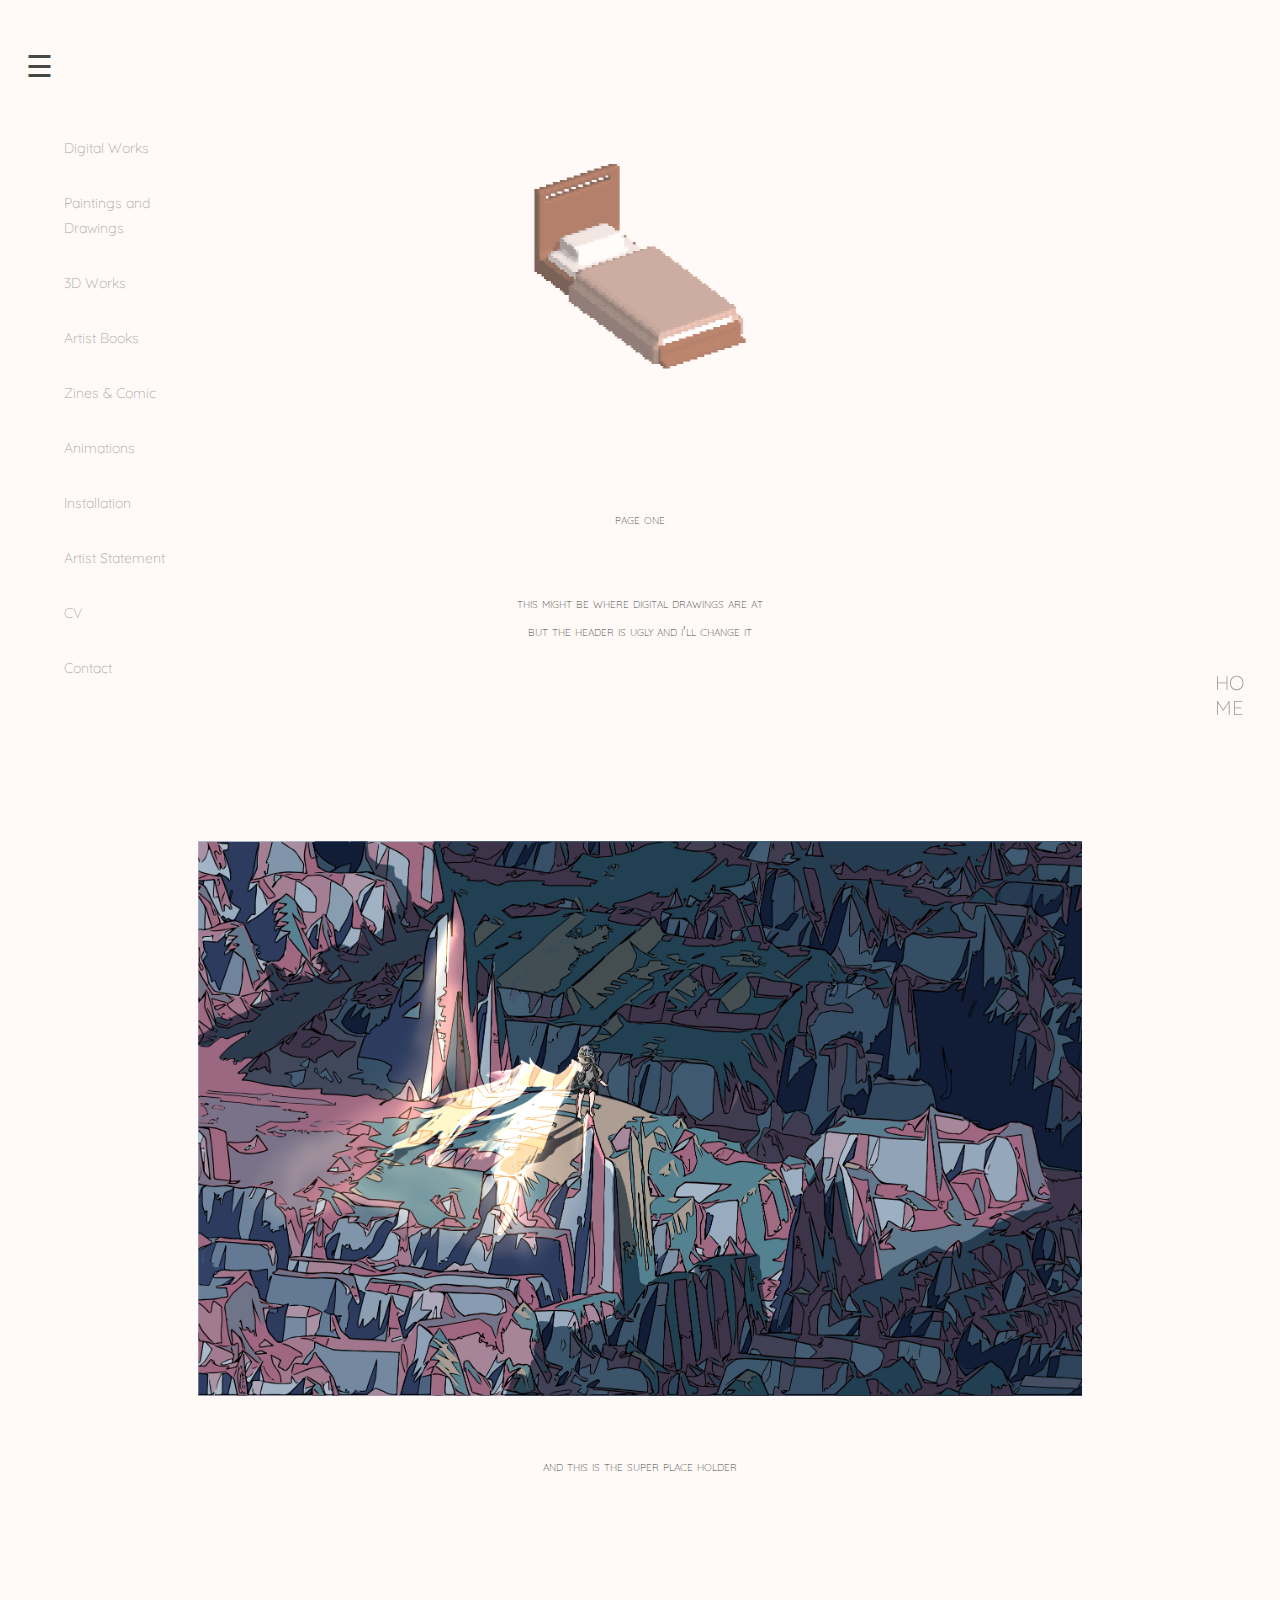
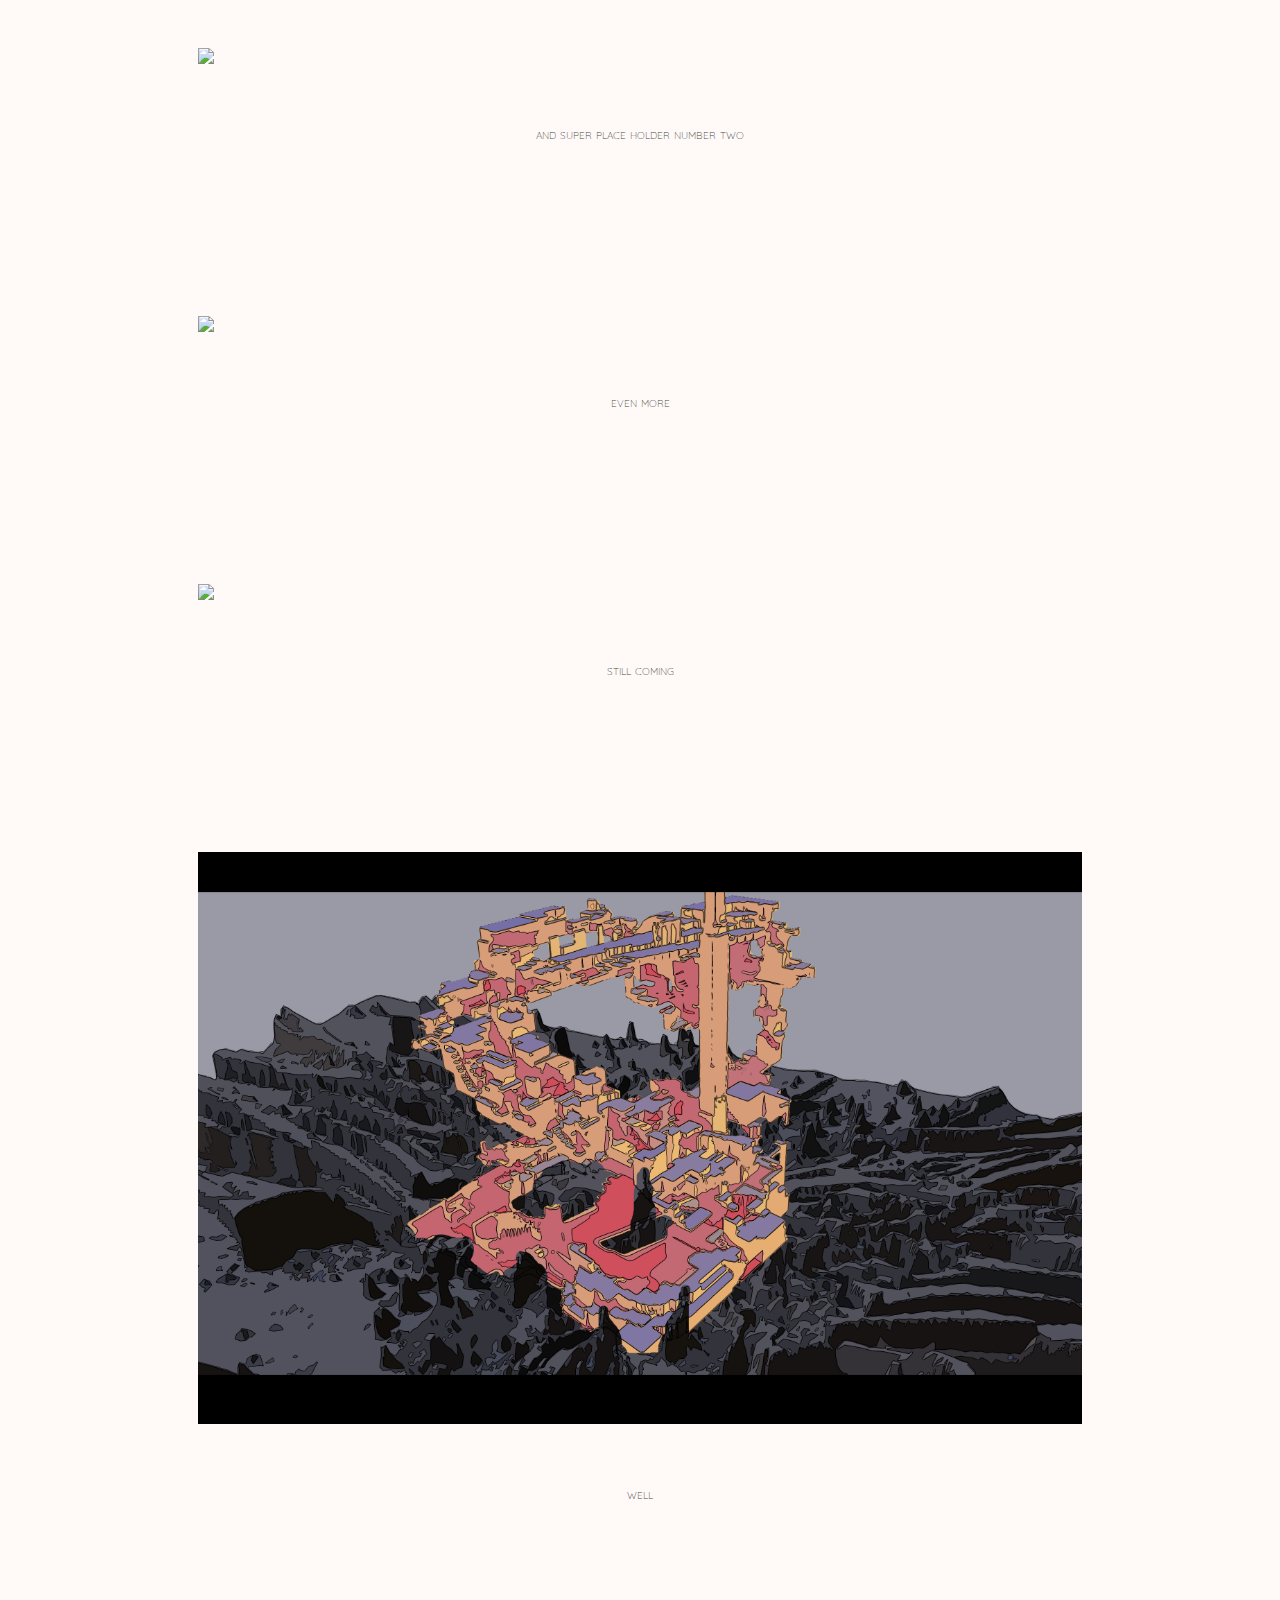
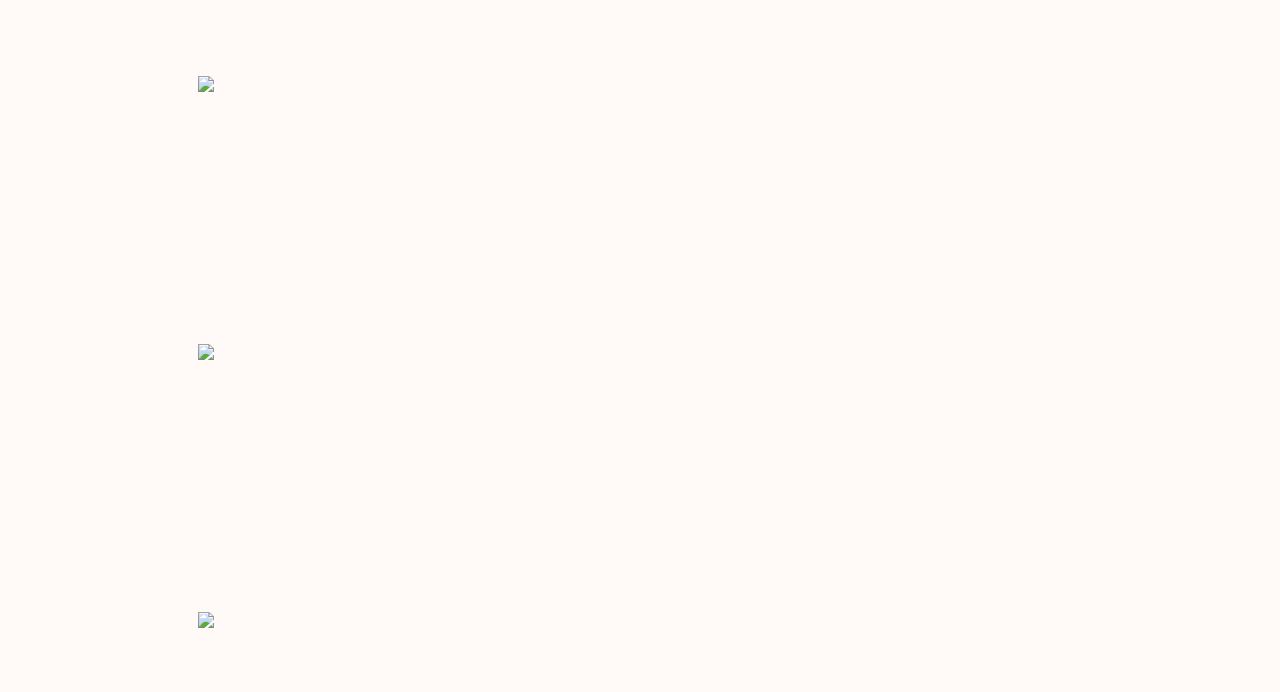
==== mainsite.html @ d5b7bdc7 "test" ====
<!DOCTYPE html>
<html lang="en">
<head>
    <meta charset="UTF-8">
    <meta name="viewport" content="width=device-width, initial-scale=1.0">
    <link rel = "stylesheet" href = "css/mainsite.css">
    <link rel="stylesheet" type="text/css" href="//fonts.googleapis.com/css?family=Quicksand" />
    <script src="javascript/jquery-3.4.1.min.js"></script>
    <title>Main site</title>
</head>
<body>
    <!-- light/dark mode -->
    <input class = "modeswitch" type = "checkbox" id = "checkbox" >

    <!-- sidebar -->
    <div id = "sidebar" class = "sidebar" onmouseover='toggleSidebar()' onmouseout='toggleSidebar()'>

        <a href = "#home" id = "home"> &#9776; </a>
        <br>
        <a href = "#digital"> Digital Works </a>
        <br>
        <a href = "#analog"> Paintings and Drawings </a>
        <br>
        <a href = "#3d"> 3D Works </a>
        <br>
        <a href = "#artistbook"> Artist Books </a>
        <br>
        <a href = "#comic"> Zines & Comic </a>
        <br>
        <a href = "#animation"> Animations </a>
        <br>
        <a href = "#installation"> Installation </a>
        <br>
        <a href = "#artiststatement"> Artist Statement </a>
        <br>
        <a href = "#cv"> CV </a>
        <br>
        <a href = "#contact"> Contact </a>
    </div>

    

        <!-- header,footer,better rendering/parallax,jump to game site left -->
    <div class = "page1">

            <a class = "gototop" href = "#"> &#8682;  </a>
            <div class = "backtohome"> HO<br>ME </div>


        <br><br><br><br>
        
        <div class = "container"> <img src = "image/bed.gif" class = "digitalheader">
            </div>

            <br><br><br><br>
        page one
            <br><br><br>
        this might be where digital drawings are at
            <br>
        but the header is ugly and i'll change it
            <br><br><br><br><br><br><br><br>
        <img src = "image/digital1.png" class = "digital1">
            <br><br>
        and this is the super place holder
            <br><br><br><br><br><br><br>
        <img src = "image/digital2.png" class = "digital1">
            <br><br>
        and super place holder number two
            <br><br><br><br><br><br><br>
        <img src = "image/digital3.png" class = "digital1">
            <br><br>
        even more
            <br><br><br><br><br><br><br>
        <img src = "image/digital4.png" class = "digital1">
            <br><br>
        still coming
            <br><br><br><br><br><br><br>
        <img src = "image/digital5.png" class = "digital1">
            <br><br>
        well
            <br><br><br><br><br><br><br>
        <img src = "image/unrealrealm1resized.png" class = "digital2">
            <br><br>
            <br><br><br><br><br><br><br>
        <img src = "image/unrealrealm2resized.png" class = "digital2">
            <br><br>
            <br><br><br><br><br><br><br>
        <img src = "image/unrealrealm3resized.png" class = "digital2">
            <br><br>

        
        
    </div>


    <script src = "javascript/mainsite.js"></script>
    
</body>
</html>
---- css/mainsite.css ----
:root {
    --font-color: #474747;
    --bg-color: #fffaf7;
    --button-font-color:#383838;
    --button-bg-color:245, 208, 208;
    --sidebar-font-color:#a6a6a6;
}

[color-mode="dark"] {
    --font-color: #e1e1ff;
    --bg-color:#1f1f1f;
    --button-font-color:#75797d;
    --button-bg-color:147, 164, 184;
}


*{
    background-color: var(--bg-color);
}

.sidebar{
    width: 5vw;
    height: 5vw;
    position: fixed;
    z-index: 999; 
    top: 0; 
    left: 0;
    background-color: var(--bg-color);
    overflow-x: hidden;
    padding-top: 20px;
    transition: 0.5s ease-in-out;
}

.sidebar a{
    padding: 6px 8px 6px 5vw;
    text-decoration: none;
    color: var(--sidebar-font-color);
    display: block;
    background-color: transparent;
    font-family: Quicksand; 
    font-size: 14px; 
    font-style: normal; 
    font-variant: normal; 
    font-weight: 100; 
    line-height: 25px;
}

.sidebar a:hover {
    color: #f1f1f1;
  }

#home{
    padding: 6px 8px 6px 2vw;
    font-family: Quicksand;
    color: var(--font-color); 
    font-size: 30px; 
    font-style: normal; 
    font-variant: small-caps; 
    font-weight: 100; 
    line-height: 80px;
}

.page1{
    color:var(--font-color);
    font-family: Quicksand; 
    font-size: 14px; 
    font-style: normal; 
    font-variant: small-caps; 
    font-weight: 100; 
    line-height: 28px;
    text-align: center;
}

.digitalheader{
    display: block;
    margin-left: auto;
    margin-right: auto;
    width: 20%;
    height: auto;
    opacity: 0.7;
}

.digital1{
    display: block;
    margin-left: auto;
    margin-right: auto;
    width: 70%;
    height: auto;
}

.digital2{
    display: block;
    margin-left: auto;
    margin-right: auto;
    width: 70%;
    height: auto;
}

.gototop {
    width: 50px;
    line-height: 50px;
    overflow: hidden;
    z-index: 999;
    display: none;
    cursor: pointer;
    position: fixed;
    bottom: 10vh;
    right: 2vw;
    background-color: rgba(var(--button-bg-color),0);
    color: var(--button-font-color);
    /* opacity:1; */
    text-align: center;
    font-size: 30px;
    text-decoration: none;
    transition: background-color 1s ease-out, color 1s ease-out;
}
.gototop:hover {
    background-color: rgba(var(--button-bg-color),0.7);
    color:white;
    
}

.backtohome {
    width: 50px;
    height: 50px;
    z-index: 999;
    cursor: pointer;
    position: fixed;
    bottom: 20vh;
    right: 2vw;
    background-color: rgba(var(--button-bg-color),0);
    color: var(--button-font-color);
    opacity:0.5;
    text-align: center;
    font-size: 20px;
    line-height: 25px;
    transition: background-color 1s ease-out, color 1s ease-out;
}
.backtohome:hover {
    /* transition: background-color 2s ease-out; */
    background-color: rgba(var(--button-bg-color),0.7);
    color:white;
    
}
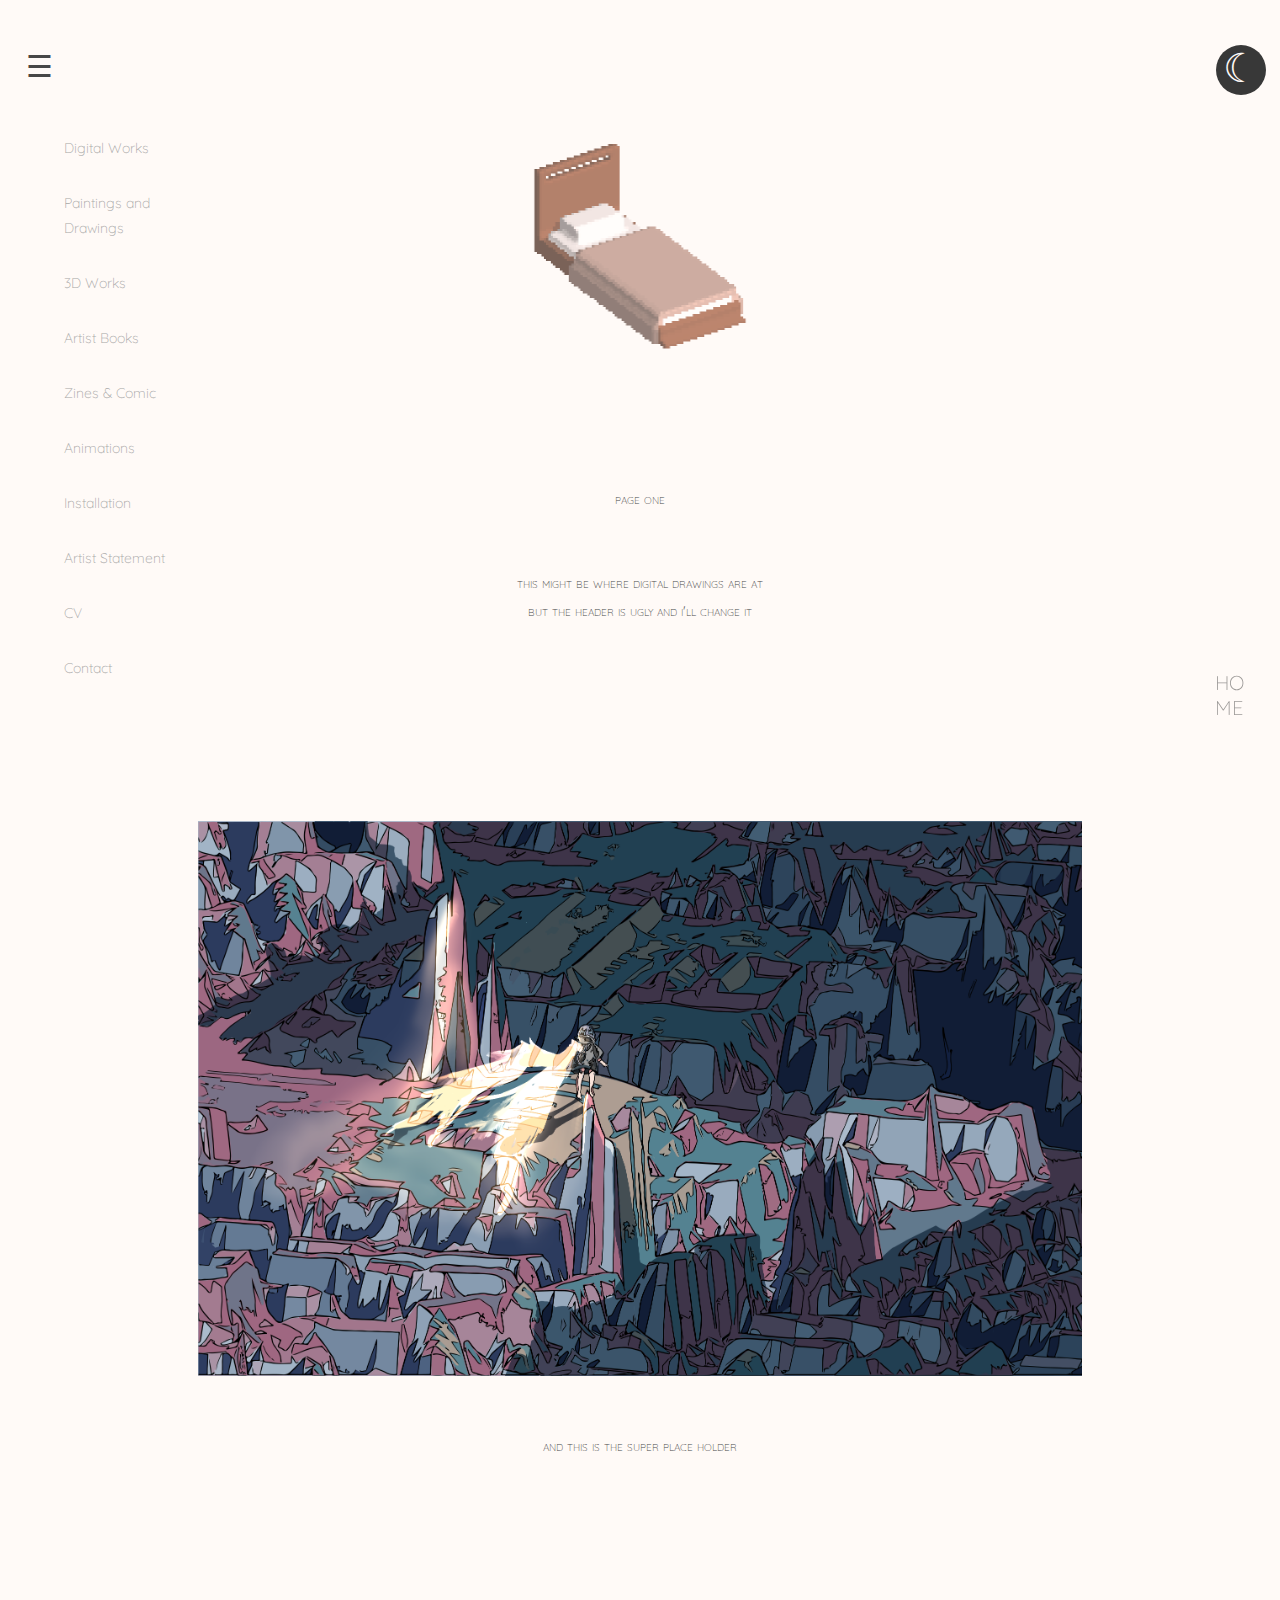
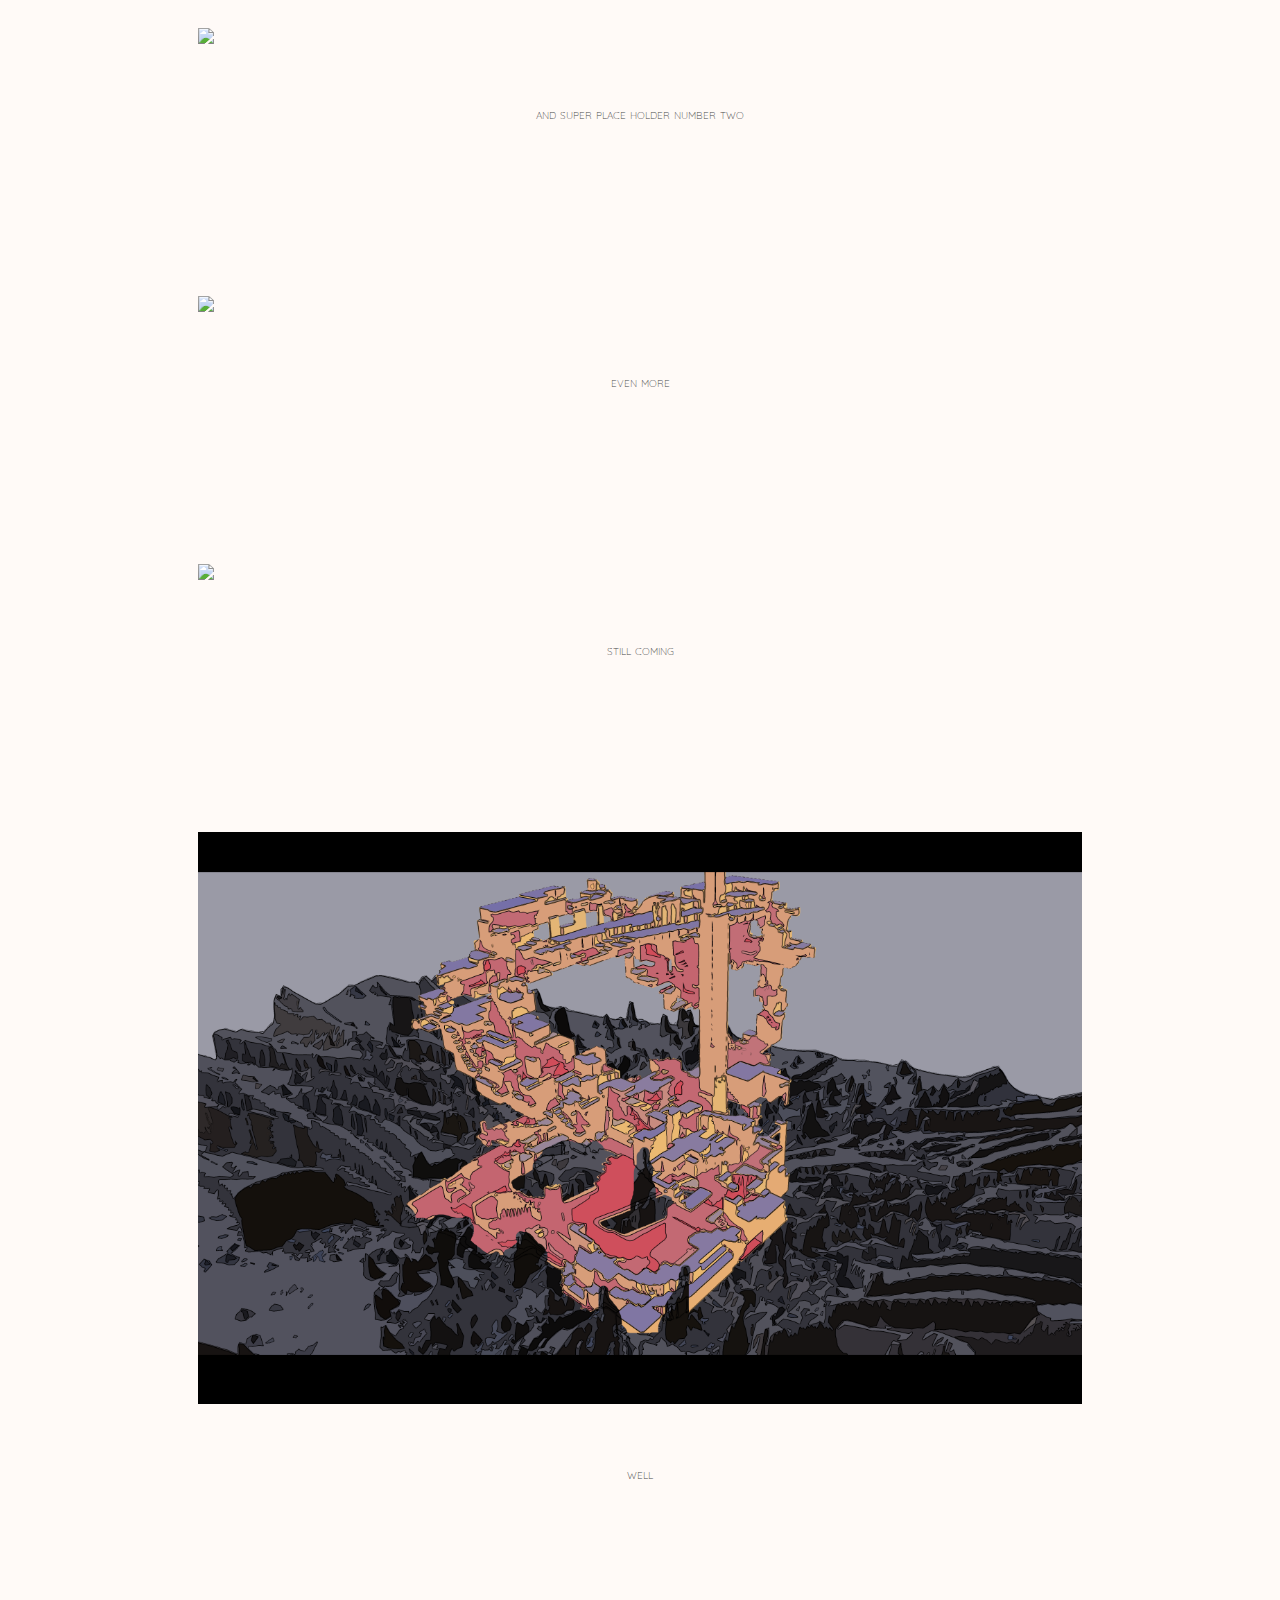
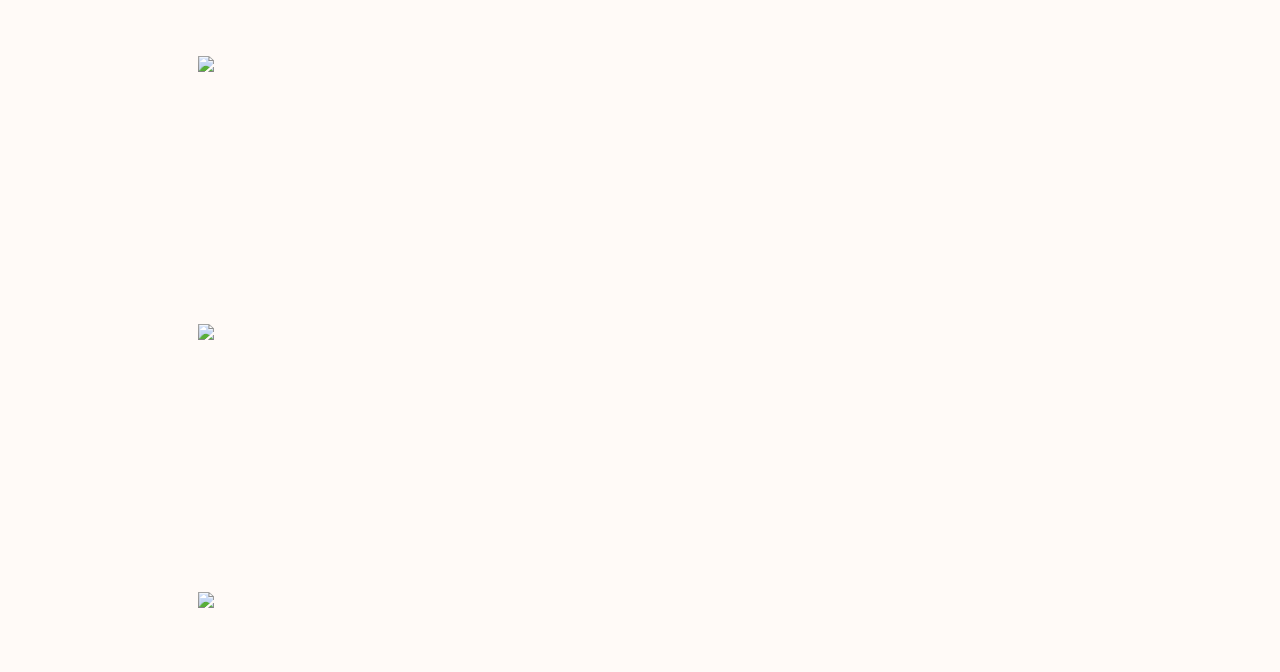
==== commit 557a3c27: "mods" ====
--- a/mainsite.html
+++ b/mainsite.html
@@ -10,7 +10,12 @@
 </head>
 <body>
     <!-- light/dark mode -->
-    <input class = "modeswitch" type = "checkbox" id = "checkbox" >
+    <div class = "lightdark">
+    <a class = "lightdark1" href = "#"> &#9790; </a>
+        <label class ="modeswitch" for = "checkbox">
+        <input type = "checkbox" id = "checkbox" >
+        </label>
+        </div>
 
     <!-- sidebar -->
     <div id = "sidebar" class = "sidebar" onmouseover='toggleSidebar()' onmouseout='toggleSidebar()'>
@@ -40,7 +45,10 @@
 
     
 
-        <!-- header,footer,better rendering/parallax,jump to game site left -->
+        <!-- header,footer,magnifier,better rendering/parallax,jump to game site left -->
+        <!-- need to fix side bar not showing full content -->
+
+
     <div class = "page1">
 
             <a class = "gototop" href = "#"> &#8682;  </a>
--- a/css/mainsite.css
+++ b/css/mainsite.css
@@ -141,4 +141,44 @@
     background-color: rgba(var(--button-bg-color),0.7);
     color:white;
     
+}
+
+
+.lightdark{
+    display:flex;
+    position: absolute;
+    width: 50px;
+    height: 50px;
+    top: 5vh;
+    left: 95vw;
+    background-color: var(--button-font-color);
+    z-index:99;
+    border-radius: 50px;
+    text-align: center;
+}
+
+.lightdark1{
+    z-index: 100;
+    position: relative;
+    font-size: 40px;
+    text-decoration: none;
+    background-color: transparent;
+    color: var(--bg-color);
+    transform: translateX(20%);
+    pointer-events: none;
+}
+
+.modeswitch{
+    z-index: 999;
+    display: inline-block;
+    height: 50px;
+    position: absolute;
+    width: 50px;
+    border-radius: 50px;
+    left: 0vw;
+    background-color: transparent;
+}
+
+.modeswitch input{
+    display: none;
 }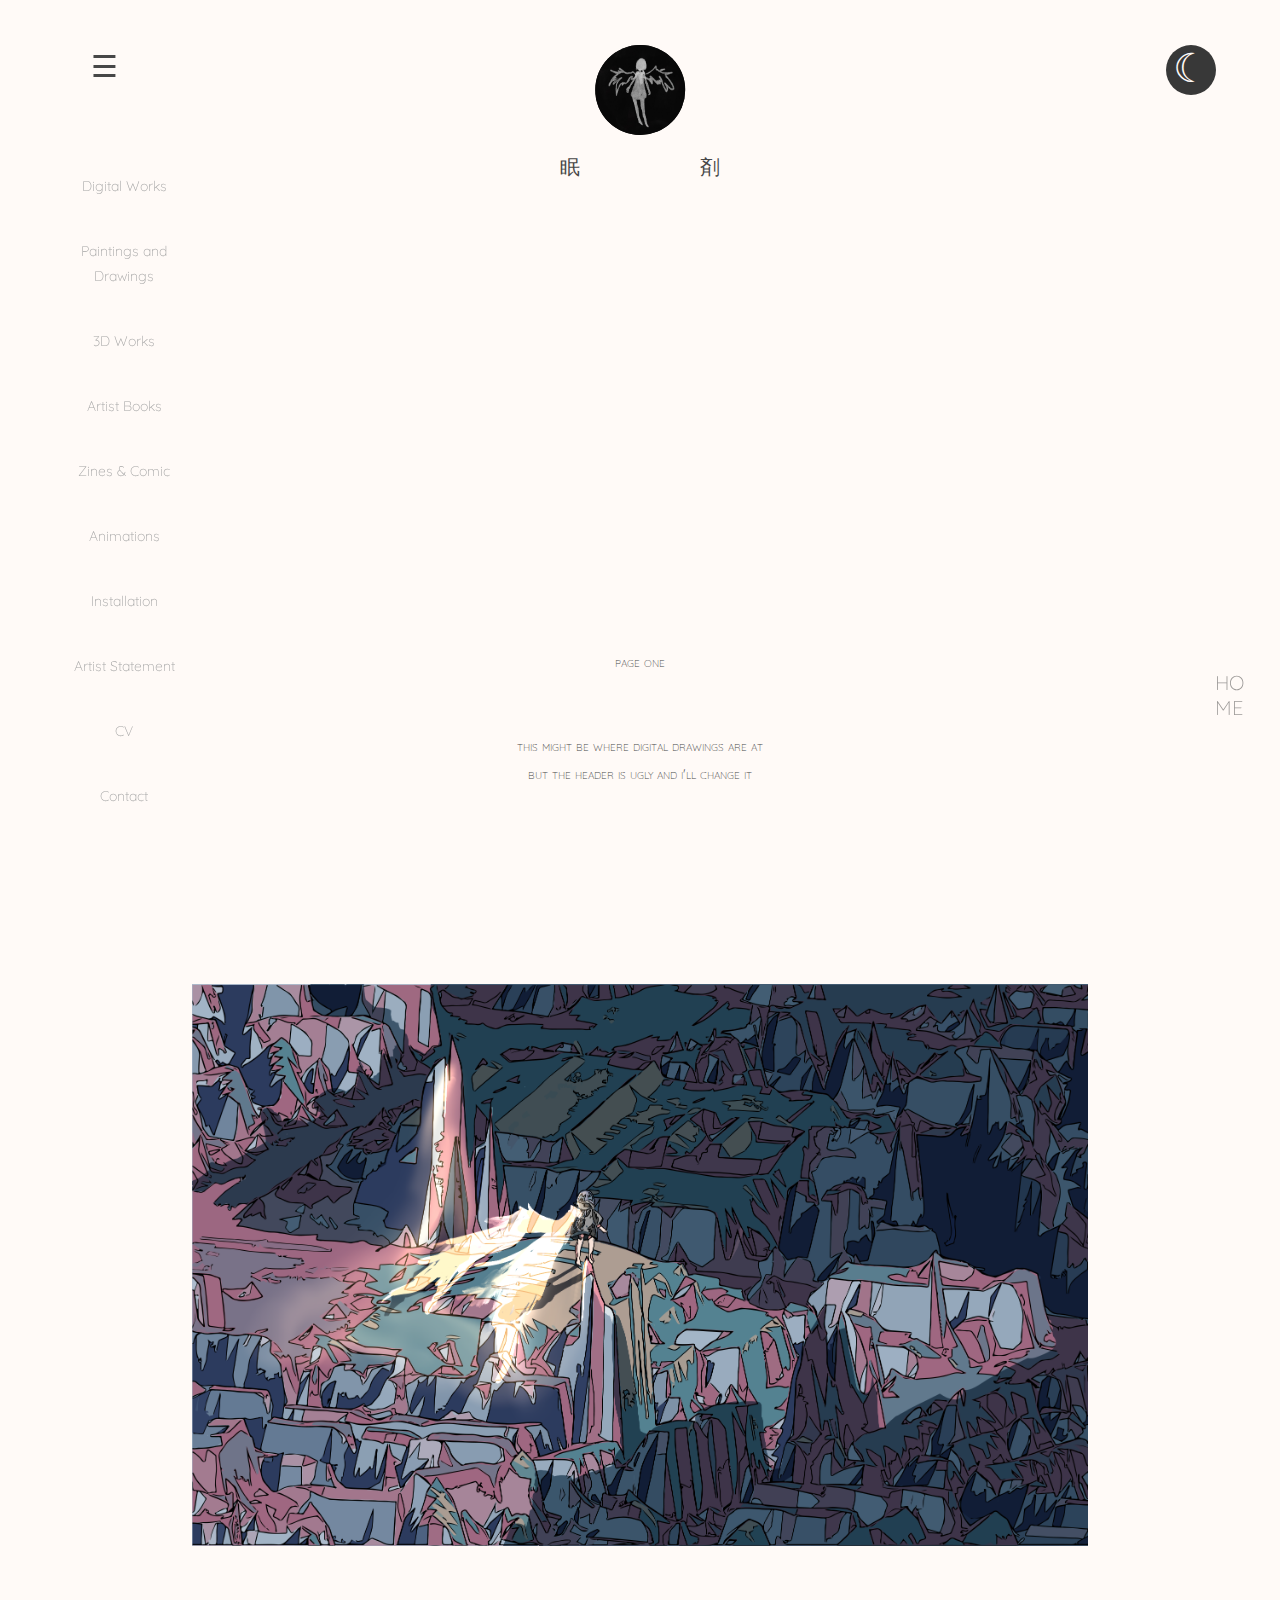
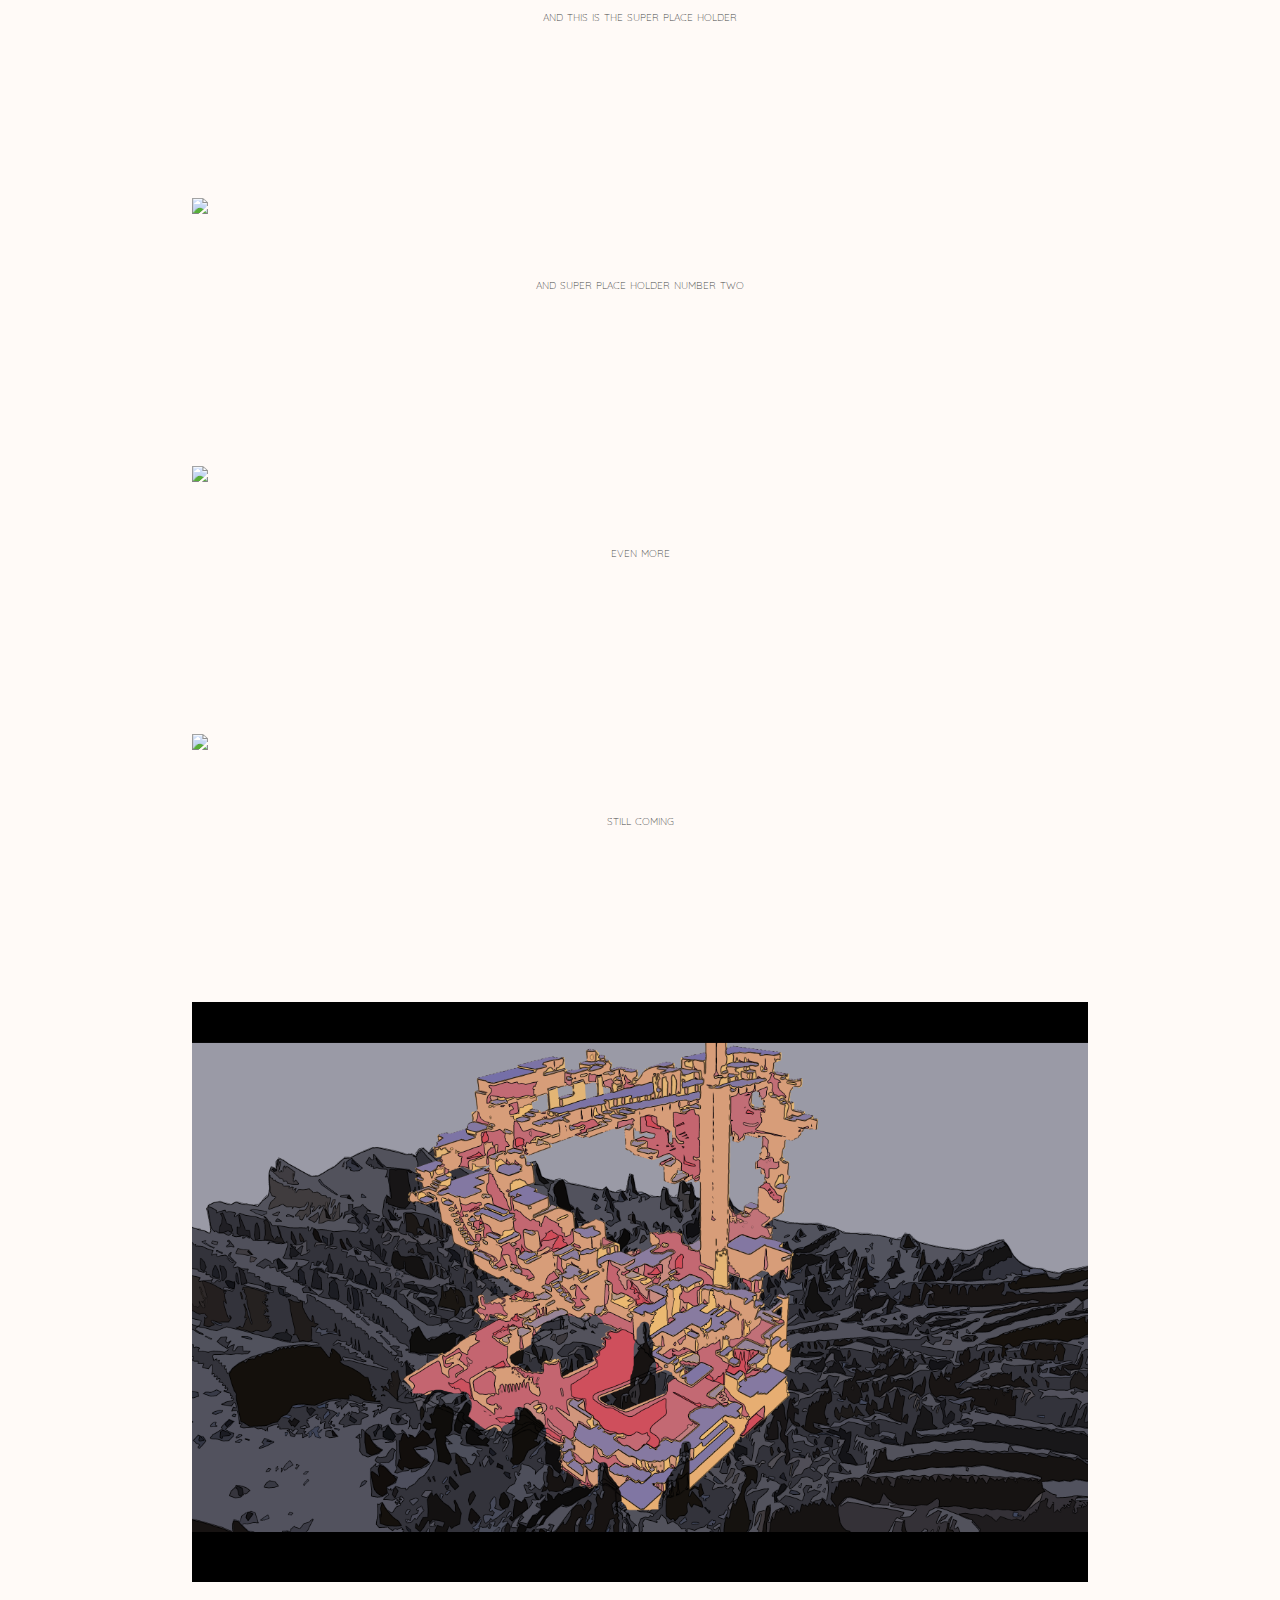
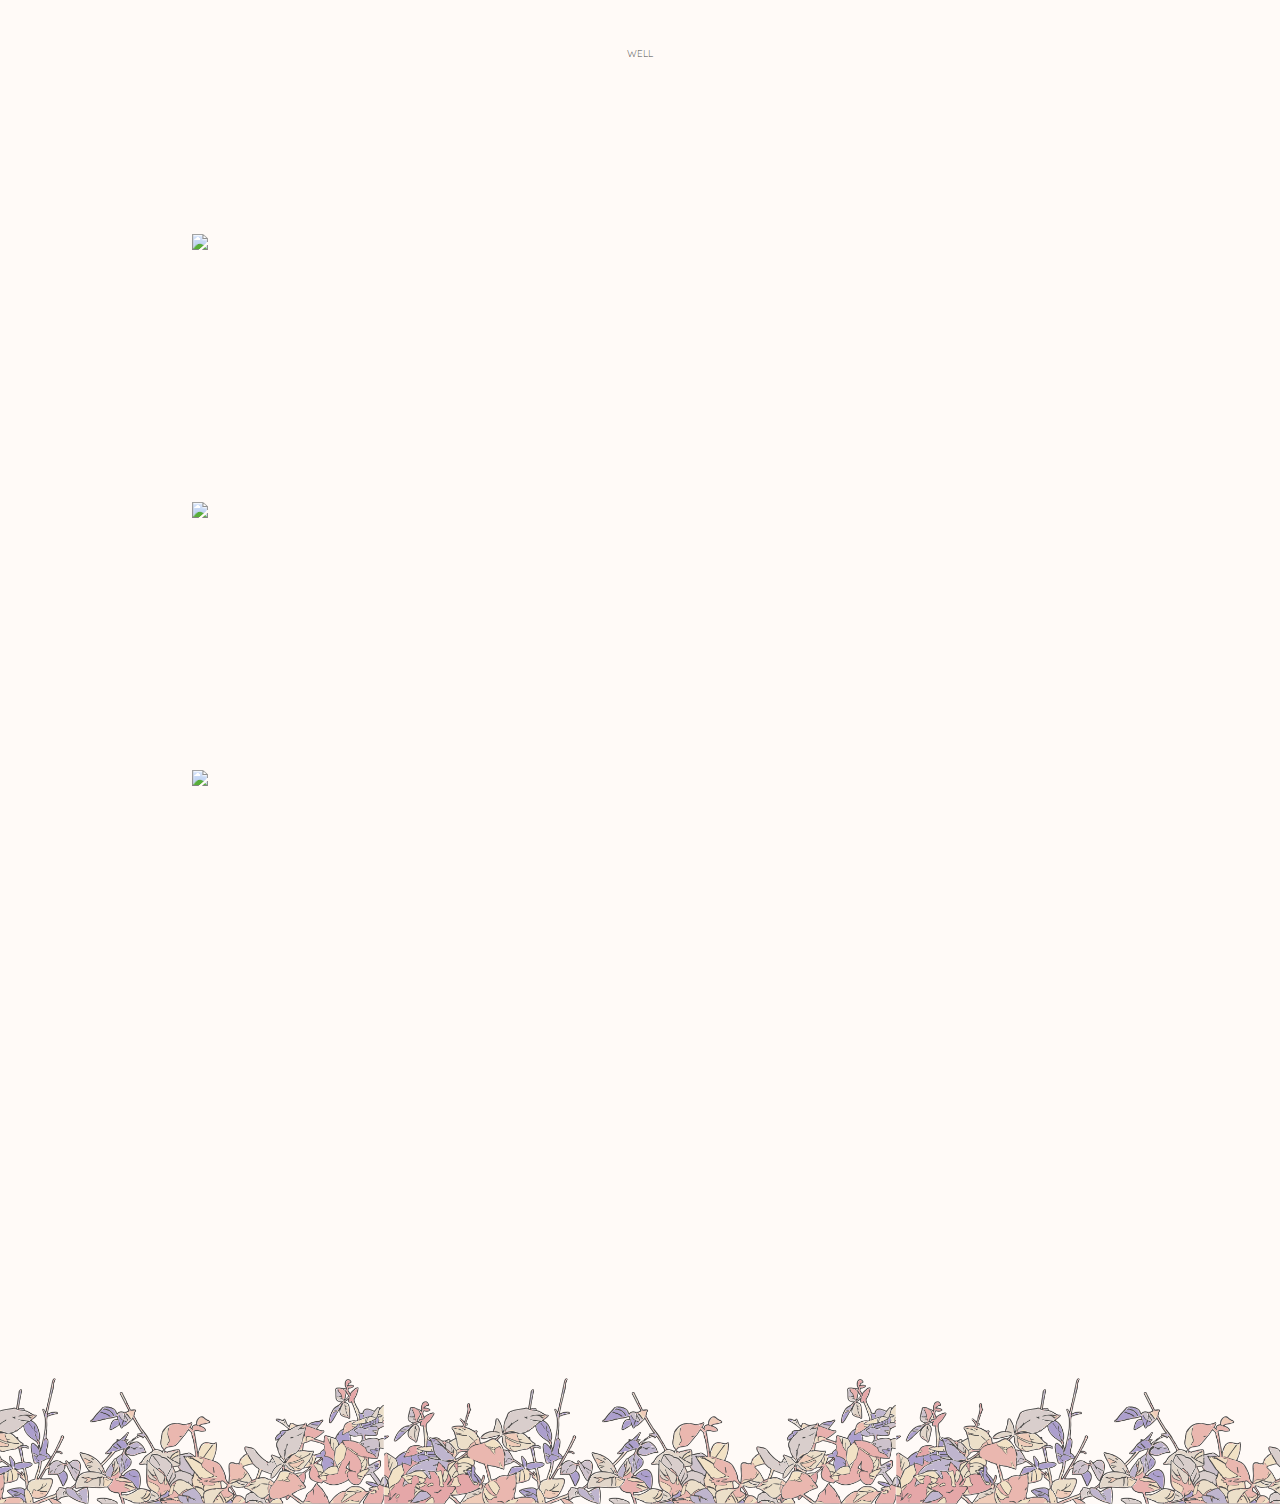
==== commit 13fd6b6e: "final" ====
--- a/mainsite.html
+++ b/mainsite.html
@@ -17,7 +17,7 @@
         </label>
         </div>
 
-    <!-- sidebar -->
+    <!-- sidebar
     <div id = "sidebar" class = "sidebar" onmouseover='toggleSidebar()' onmouseout='toggleSidebar()'>
 
         <a href = "#home" id = "home"> &#9776; </a>
@@ -41,7 +41,7 @@
         <a href = "#cv"> CV </a>
         <br>
         <a href = "#contact"> Contact </a>
-    </div>
+    </div> -->
 
     
 
@@ -49,54 +49,124 @@
         <!-- need to fix side bar not showing full content -->
 
 
+
+
+<!-- unresolved problem (can't switch page) -->
+
+
+    <!-- <div class = "front">
+
+        <div class = "scroll1"></div>
+        <div class = "scroll2"></div>
+        <div class = "scroll3"></div>
+
+        <a href="#" class= "frontToDigital" onclick="console.log('clicked')">Go to digital</a>
+        <a href="#" class= "frontToDigital" onclick="return show('page1','front');">Go to digital</a>
+
+    </div> -->
+
+
+
+
+
+
+
+
+
+
+
+
+
     <div class = "page1">
+        <a class = "gototop" href = "#"> &#8682;</a>
+            <div class = "backtohome">
+                <a class = "homebutton" href = "front.html"> HO<br>ME </a></div>
+ 
+        <div id = "sidebar" class = "sidebar" onmouseover='toggleSidebar()' onmouseout='toggleSidebar()'>
 
-            <a class = "gototop" href = "#"> &#8682;  </a>
-            <div class = "backtohome"> HO<br>ME </div>
+            <a href = "#home" id = "home"> &#9776; </a>
+            <br><br>
+            <a href = "#digital"> Digital Works </a>
+            <br>
+            <a href = "#analog"> Paintings and Drawings </a>
+            <br>
+            <a href = "#3d"> 3D Works </a>
+            <br>
+            <a href = "#artistbook"> Artist Books </a>
+            <br>
+            <a href = "#comic"> Zines & Comic </a>
+            <br>
+            <a href = "#animation"> Animations </a>
+            <br>
+            <a href = "#installation"> Installation </a>
+            <br>
+            <a href = "#artiststatement"> Artist Statement </a>
+            <br>
+            <a href = "#cv"> CV </a>
+            <br>
+            <a href = "#contact"> Contact </a>
+            <br><br>
+    </div>
 
+
+        <div class = "header">　<br><br>
+                   
+            <div class = "headerimg"></div> 
+        </div>
+            
+            <div class = "menn">眠</div>
+            <div class = "zai">剤</div>
 
         <br><br><br><br>
         
         <div class = "container"> <img src = "image/bed.gif" class = "digitalheader">
             </div>
 
-            <br><br><br><br>
-        page one
-            <br><br><br>
-        this might be where digital drawings are at
-            <br>
-        but the header is ugly and i'll change it
-            <br><br><br><br><br><br><br><br>
-        <img src = "image/digital1.png" class = "digital1">
-            <br><br>
-        and this is the super place holder
-            <br><br><br><br><br><br><br>
-        <img src = "image/digital2.png" class = "digital1">
-            <br><br>
-        and super place holder number two
-            <br><br><br><br><br><br><br>
-        <img src = "image/digital3.png" class = "digital1">
-            <br><br>
-        even more
-            <br><br><br><br><br><br><br>
-        <img src = "image/digital4.png" class = "digital1">
-            <br><br>
-        still coming
-            <br><br><br><br><br><br><br>
-        <img src = "image/digital5.png" class = "digital1">
-            <br><br>
-        well
-            <br><br><br><br><br><br><br>
-        <img src = "image/unrealrealm1resized.png" class = "digital2">
-            <br><br>
-            <br><br><br><br><br><br><br>
-        <img src = "image/unrealrealm2resized.png" class = "digital2">
-            <br><br>
-            <br><br><br><br><br><br><br>
-        <img src = "image/unrealrealm3resized.png" class = "digital2">
-            <br><br>
+        <div id="image-scroll">
+                <br><br><br><br><br><br><br><br><br><br>
+            page one
+                <br><br><br>
+            this might be where digital drawings are at
+                <br>
+            but the header is ugly and i'll change it
+                <br><br><br><br><br><br><br><br>
+            <img src = "image/digital1.png" class = "digital1">
+                <br><br>
+            and this is the super place holder
+                <br><br><br><br><br><br><br>
+            <img src = "image/digital2.png" class = "digital1">
+                <br><br>
+            and super place holder number two
+                <br><br><br><br><br><br><br>
+            <img src = "image/digital3.png" class = "digital1">
+                <br><br>
+            even more
+                <br><br><br><br><br><br><br>
+            <img src = "image/digital4.png" class = "digital1">
+                <br><br>
+            still coming
+                <br><br><br><br><br><br><br>
+            <img src = "image/digital5.png" class = "digital1">
+                <br><br>
+            well
+                <br><br><br><br><br><br><br>
+            <img src = "image/unrealrealm1resized.png" class = "digital2">
+                <br><br>
+                <br><br><br><br><br><br><br>
+            <img src = "image/unrealrealm2resized.png" class = "digital2">
+                <br><br>
+                <br><br><br><br><br><br><br>
+            <img src = "image/unrealrealm3resized.png" class = "digital2">
+                <br><br>
 
-        
+
+                <br><br><br><br><br><br><br><br><br><br><br><br><br><br>
+            </div>
+            
+        <div class = "footer">
+        </div>
+
+        <a href="#" onclick="return show('front','page1');"></a>
         
     </div>
 
--- a/css/mainsite.css
+++ b/css/mainsite.css
@@ -2,7 +2,7 @@
     --font-color: #474747;
     --bg-color: #fffaf7;
     --button-font-color:#383838;
-    --button-bg-color:245, 208, 208;
+    --button-bg-color:240, 164, 156;
     --sidebar-font-color:#a6a6a6;
 }
 
@@ -16,17 +16,21 @@
 
 *{
     background-color: var(--bg-color);
+    margin: 0;
+    padding: 0;
 }
 
 .sidebar{
+    /* display: block; */
     width: 5vw;
     height: 5vw;
     position: fixed;
-    z-index: 999; 
+    z-index: 20; 
     top: 0; 
     left: 0;
-    background-color: var(--bg-color);
+    background-color: transparent;
     overflow-x: hidden;
+    overflow-y: scroll;
     padding-top: 20px;
     transition: 0.5s ease-in-out;
 }
@@ -43,10 +47,12 @@
     font-variant: normal; 
     font-weight: 100; 
     line-height: 25px;
+    overflow: scroll;
 }
 
 .sidebar a:hover {
     color: #f1f1f1;
+    transition: background-color 0s ease-in-out;
   }
 
 #home{
@@ -69,15 +75,19 @@
     font-weight: 100; 
     line-height: 28px;
     text-align: center;
+    display: flex;
+    flex-direction: column;
 }
 
 .digitalheader{
     display: block;
+    position: relative;
+    top: 20vh;
     margin-left: auto;
     margin-right: auto;
     width: 20%;
     height: auto;
-    opacity: 0.7;
+    opacity: 0;
 }
 
 .digital1{
@@ -100,7 +110,7 @@
     width: 50px;
     line-height: 50px;
     overflow: hidden;
-    z-index: 999;
+    z-index: 25;
     display: none;
     cursor: pointer;
     position: fixed;
@@ -123,12 +133,13 @@
 .backtohome {
     width: 50px;
     height: 50px;
-    z-index: 999;
+    z-index: 30;
     cursor: pointer;
     position: fixed;
     bottom: 20vh;
     right: 2vw;
-    background-color: rgba(var(--button-bg-color),0);
+    /* background-color: rgba(var(--button-bg-color),0); */
+    background-color: rgba(0, 0, 0, 0);
     color: var(--button-font-color);
     opacity:0.5;
     text-align: center;
@@ -136,6 +147,7 @@
     line-height: 25px;
     transition: background-color 1s ease-out, color 1s ease-out;
 }
+
 .backtohome:hover {
     /* transition: background-color 2s ease-out; */
     background-color: rgba(var(--button-bg-color),0.7);
@@ -143,22 +155,35 @@
     
 }
 
+/* ????? */
+
+.homebutton{
+    text-decoration: none;
+    color: var(--button-font-color);
+    background: none;
+    transition: background-color 1s ease-out, color 1s ease-out;
+}
+
+.homebutton:hover{
+    color:white;
+}
+
 
 .lightdark{
-    display:flex;
+    display:fixed;
     position: absolute;
     width: 50px;
     height: 50px;
     top: 5vh;
-    left: 95vw;
+    right: 5vw;
     background-color: var(--button-font-color);
-    z-index:99;
+    z-index:10;
     border-radius: 50px;
     text-align: center;
 }
 
 .lightdark1{
-    z-index: 100;
+    z-index: 11;
     position: relative;
     font-size: 40px;
     text-decoration: none;
@@ -169,7 +194,7 @@
 }
 
 .modeswitch{
-    z-index: 999;
+    z-index: 12;
     display: inline-block;
     height: 50px;
     position: absolute;
@@ -181,4 +206,110 @@
 
 .modeswitch input{
     display: none;
-}+}
+
+.footer{
+
+    background-image: url("../image/footer1.png");
+    background-position: bottom;
+    background-repeat: repeat-x;
+    background-size: 40%;
+    width: 100vw;
+    height: 30vh;
+    opacity: 0.7;
+}
+
+.header{
+    position: absolute;
+    /* display: block; */
+    background-color:#0B0B0B;
+    margin: auto;
+    width: 7vw;
+    height: 7vw;
+    top: 5vh;
+    left: 50%;
+    transform: translate(-50%);
+    border-radius: 100%;
+    z-index: 100;
+    /* transition: width 1s, height 1s, top 1s; */
+    /* animation: pageChange 1s; */
+}
+
+/* make sure to hide all buttons on the screen */
+
+.header.animated{
+    animation: pageChange 1.1s;
+}
+
+@keyframes pageChange {
+    from {width:7vw; height: 7vw; top: 5vh;}
+    to {width: 200vw; height: 200vh; top: -20vh;}
+}
+
+
+/* dsfjakfds*/
+
+/* .header:hover{
+    cursor: pointer;
+    top: -20vh;
+    width: 200vw;
+    height: 200vh;
+    border-radius: 100%;
+} */
+
+/* .header:hover .headerimg {
+    opacity: 0;
+    bottom: -7vh;
+} */
+
+.headerimg{
+    background-image: url("../image/icon.jpg");
+    background-position: center;
+    background-size: cover;
+    position: absolute;
+    top: 0vh;
+    left: 0;
+    right: 0;
+    margin: auto;
+    width: 7vw;
+    height: 7vw;
+    border-radius: 100%;
+    z-index: 101;
+}
+
+.headerimg.animated{
+    animation: headerimgMove 1s;
+}
+
+@keyframes headerimgMove{
+    from {top: 0vh;}
+    to {top: 100vh;}
+}
+
+/* .headerimg:hover{
+    opacity: 0;
+} */
+
+.menn{
+    display:block;
+    position: absolute;
+    /* background-color: #383838; */
+    background-color: transparent;
+    left:42vw;
+    top:17vh;
+    width:5vw;
+    height:5vw;
+    font-size: 20px;
+}
+
+.zai{
+    display:block;
+    position: absolute;
+    /* background-color: #383838; */
+    background-color: transparent;
+    left:53vw;
+    top:17vh;
+    width:5vw;
+    height:5vw;
+    font-size: 20px;
+}
